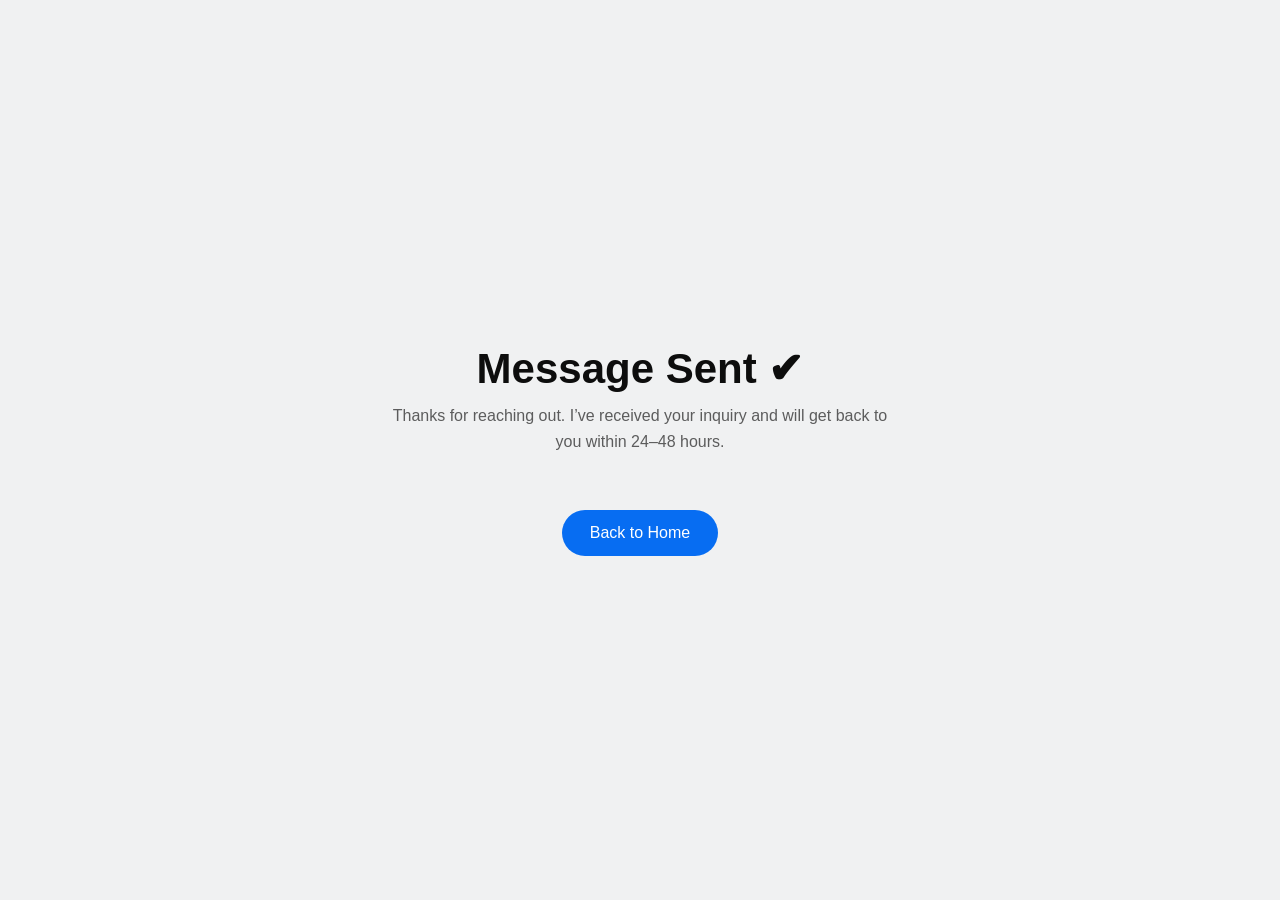
==== success.html @ e87e994b "updates" ====
<!DOCTYPE html>
<html lang="en">
<head>
  <meta charset="UTF-8">
  <meta name="viewport" content="width=device-width, initial-scale=1.0">

  <title>Message Sent | Drakes Code & Design</title>

  <link rel="stylesheet" href="styles.css">
</head>

<body>

  <div class="success-wrapper">

    <h1>Message Sent ✔</h1>

    <p>
      Thanks for reaching out. I’ve received your inquiry and will get back to you within 24–48 hours.
    </p>

    <a href="index.html" class="btn-primary">Back to Home</a>

  </div>

</body>
</html>
---- styles.css ----
:root {
  --primary: #076DF2;
  --secondary: #5288F2;
  --light: #F0F1F2;
  --dark: #0D0D0D;
  --muted: rgba(13,13,13,0.65);
}

/* RESET */
* {
  margin: 0;
  padding: 0;
  box-sizing: border-box;
}

body {
  font-family: "Inter", sans-serif;
  background: var(--light);
  color: var(--dark);
  overflow-x: hidden;
}

/* NAV */
.navbar {
  display: flex;
  justify-content: space-between;
  padding: 18px 60px;
  background: rgba(255,255,255,0.8);
  backdrop-filter: blur(10px);
}

.nav-links a {
  margin-left: 18px;
  text-decoration: none;
  color: var(--dark);
}

/* HERO */
.hero {
  padding: 160px 20px 100px;
  text-align: center;
}

.hero h1 {
  font-size: clamp(36px, 5vw, 62px);
  max-width: 900px;
  margin: auto;
  line-height: 1.1;
}

.hero p {
  margin-top: 20px;
  max-width: 650px;
  margin-inline: auto;
  color: var(--muted);
}

.tagline {
  margin-top: 14px;
  font-size: 14px;
  letter-spacing: 2px;
  text-transform: uppercase;
  color: var(--primary);
  font-weight: 600;
}

/* SECTIONS */
.section {
  padding: 100px 0;
}

.container {
  width: min(1100px, 92%);
  margin: auto;
}

/* =========================
   PROCESS SECTION
========================= */

.process {
  text-align: center;
}

.process-grid {
  display: grid;
  grid-template-columns: repeat(3, 1fr);
  gap: 28px;
  margin-top: 50px;
}

.process-card {
  background: white;
  padding: 30px;
  border-radius: 18px;
  border: 1px solid rgba(0,0,0,0.05);
  transition: 0.25s ease;
}

.process-card:hover {
  transform: translateY(-6px);
}

/* STEP NUMBER */
.step {
  display: inline-block;
  margin-bottom: 12px;
  font-size: 13px;
  font-weight: 600;
  letter-spacing: 2px;
  color: var(--primary);
}

/* TEXT */
.process-card p {
  margin-top: 10px;
  color: var(--muted);
  line-height: 1.6;
}

/* =========================
   PRICING SECTION
========================= */

.pricing {
  text-align: center;
}

.pricing-subtext {
  max-width: 700px;
  margin: 10px auto 40px;
  color: var(--muted);
  line-height: 1.6;
}

/* GRID */
.pricing-grid {
  display: grid;
  grid-template-columns: repeat(3, 1fr);
  gap: 26px;
  margin-top: 40px;
}

/* CARD BASE */
.pricing-card {
  background: white;
  border-radius: 18px;
  padding: 30px;
  border: 1px solid rgba(0,0,0,0.06);
  text-align: left;
  transition: 0.25s ease;
  position: relative;
}

.pricing-card:hover {
  transform: translateY(-6px);
}

/* PRICE */
.price {
  font-size: 20px;
  font-weight: 600;
  color: var(--primary);
  margin: 10px 0 20px;
}

/* LIST */
.pricing-card ul {
  list-style: none;
  padding: 0;
}

.pricing-card ul li {
  margin-bottom: 10px;
  font-size: 14px;
  color: var(--muted);
  position: relative;
  padding-left: 16px;
}

.pricing-card ul li::before {
  content: "•";
  position: absolute;
  left: 0;
  color: var(--primary);
}

/* =========================
   FEATURED CARD (ELITE)
========================= */

.pricing-card.featured {
  border: 2px solid #38BDF2;
  box-shadow:
    0 0 25px rgba(56, 189, 242, 0.35),
    0 0 60px rgba(7, 109, 242, 0.15);
  transform: scale(1.05);
  z-index: 2;
}

/* BADGE */
.badge {
  position: absolute;
  top: -12px;
  left: 50%;
  transform: translateX(-50%);
  background: var(--primary);
  color: white;
  font-size: 11px;
  padding: 4px 10px;
  border-radius: 999px;
  letter-spacing: 1px;
}

/* GRID */
.grid {
  display: grid;
  grid-template-columns: repeat(3, 1fr);
  gap: 24px;
  margin-top: 40px;
}

/* CARDS */
.card {
  display: block;
  text-decoration: none;
  color: inherit;
  background: white;
  padding: 24px;
  border-radius: 16px;
  border: 1px solid rgba(0,0,0,0.06);
  transition: 0.2s ease;
}

.card:hover {
  transform: translateY(-5px);
}

.img {
  height: 160px;
  border-radius: 12px;
  background: linear-gradient(135deg, #e9efff, #f5f8ff);
  display: flex;
  align-items: center;
  justify-content: center;
  margin-bottom: 12px;
  color: var(--muted);
}

/* BUTTON */
.btn-primary {
  display: inline-block;
  margin-top: 30px;
  padding: 14px 28px;
  background: var(--primary);
  color: white;
  border-radius: 999px;
  text-decoration: none;
}

/* FORM */
form {
  display: flex;
  flex-direction: column;
  gap: 12px;
  max-width: 600px;
  margin-top: 30px;
}

input, textarea {
  padding: 14px;
  border-radius: 12px;
  border: 1px solid #ddd;
}

/* FOOTER stays same */
.footer {
  margin-top: 100px;
  background: rgba(255,255,255,0.6);
  backdrop-filter: blur(10px);
  padding: 70px 20px 30px;
  border-top: 1px solid rgba(0,0,0,0.06);
}

/* MAIN GRID FIX */
.footer-container {
  max-width: 1100px;
  margin: auto;
  display: grid;
  grid-template-columns: 2fr 1fr 1fr;
  gap: 30px;
  align-items: start; /* FIXES uneven vertical spacing */
}

/* BRAND */
.footer-brand h3 {
  margin-bottom: 10px;
}

.footer-brand p {
  color: var(--muted);
  font-size: 14px;
  line-height: 1.6;
  max-width: 320px;
}

/* LINKS (FIX SPACING ISSUE HERE) */
.footer-links,
.footer-social {
  display: flex;
  flex-direction: column;
  gap: 8px; /* reduced from default large spacing */
}

.footer-links a,
.footer-social a {
  text-decoration: none;
  color: var(--dark);
  font-size: 14px;
  transition: 0.2s ease;
  line-height: 1.4; /* tighter text rhythm */
}

.footer-links a:hover,
.footer-social a:hover {
  color: var(--primary);
}

/* BOTTOM BAR */
.footer-bottom {
  text-align: center;
  margin-top: 40px;
  padding-top: 20px;
  border-top: 1px solid rgba(0,0,0,0.06);
  font-size: 13px;
  color: var(--muted);
}




.success-wrapper {
  height: 100vh;
  display: flex;
  flex-direction: column;
  justify-content: center;
  align-items: center;
  text-align: center;
  padding: 20px;
}

.success-wrapper h1 {
  font-size: 42px;
  margin-bottom: 10px;
}

.success-wrapper p {
  max-width: 500px;
  color: var(--muted);
  margin-bottom: 25px;
  line-height: 1.6;
}
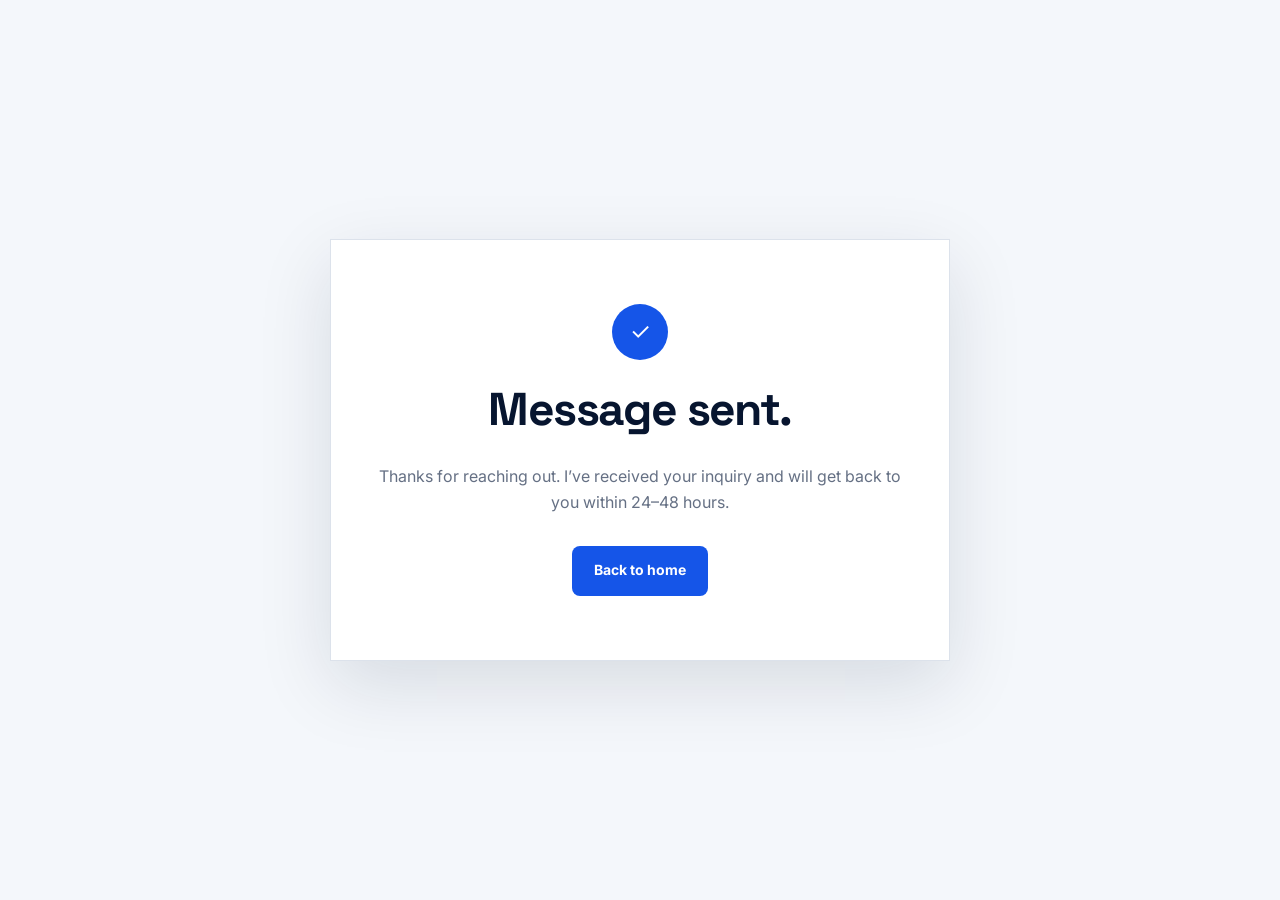
==== commit a05d7e2c: "updates" ====
--- a/success.html
+++ b/success.html
@@ -1,27 +1,61 @@
-<!DOCTYPE html>
+<!doctype html>
 <html lang="en">
-<head>
-  <meta charset="UTF-8">
-  <meta name="viewport" content="width=device-width, initial-scale=1.0">
-
-  <title>Message Sent | Drakes Code & Design</title>
-
-  <link rel="stylesheet" href="styles.css">
-</head>
-
-<body>
-
-  <div class="success-wrapper">
-
-    <h1>Message Sent ✔</h1>
-
-    <p>
-      Thanks for reaching out. I’ve received your inquiry and will get back to you within 24–48 hours.
-    </p>
-
-    <a href="index.html" class="btn-primary">Back to Home</a>
-
-  </div>
-
-</body>
-</html>+  <head>
+    <meta charset="utf-8" />
+    <meta name="viewport" content="width=device-width, initial-scale=1" />
+    <title>Message Sent | Drakes Code &amp; Design</title>
+    <link rel="preconnect" href="https://fonts.googleapis.com" />
+    <link rel="preconnect" href="https://fonts.gstatic.com" crossorigin />
+    <link
+      href="https://fonts.googleapis.com/css2?family=Inter:wght@400;600&family=Space+Grotesk:wght@600;700&display=swap"
+      rel="stylesheet"
+    />
+    <link rel="stylesheet" href="styles.css" />
+    <style>
+      .success-page {
+        min-height: 100vh;
+        display: grid;
+        place-items: center;
+        padding: 24px;
+        background: #f4f7fb;
+      }
+      .success-card {
+        width: min(100%, 620px);
+        border: 1px solid #dce2eb;
+        padding: 64px 48px;
+        text-align: center;
+        background: white;
+        box-shadow: 0 24px 70px rgba(7, 21, 47, 0.12);
+      }
+      .success-card span {
+        display: grid;
+        width: 56px;
+        height: 56px;
+        place-items: center;
+        margin: 0 auto 25px;
+        border-radius: 50%;
+        color: white;
+        background: #1555e8;
+        font-size: 24px;
+      }
+      .success-card h1 {
+        font-size: 46px;
+      }
+      .success-card p {
+        margin: 0 auto 30px;
+        color: #657084;
+      }
+    </style>
+  </head>
+  <body class="success-page">
+    <main class="success-card">
+      <span aria-hidden="true">✓</span>
+      <h1>Message sent.</h1>
+      <p>
+        Thanks for reaching out. I’ve received your inquiry and will get back to
+        you within 24–48 hours.
+      </p>
+      <a class="btn btn-primary" href="index.html">Back to home</a>
+    </main>
+  </body>
+</html>
--- a/styles.css
+++ b/styles.css
@@ -1,362 +1,1304 @@
 :root {
-  --primary: #076DF2;
-  --secondary: #5288F2;
-  --light: #F0F1F2;
-  --dark: #0D0D0D;
-  --muted: rgba(13,13,13,0.65);
-}
-
-/* RESET */
-* {
+  --primary: #1555e8;
+  --primary-dark: #0c3fc1;
+  --navy: #07152f;
+  --navy-2: #0d2145;
+  --ink: #111827;
+  --muted: #657084;
+  --line: #dce2eb;
+  --paper: #ffffff;
+  --soft: #f4f7fb;
+  --blue-soft: #edf4ff;
+  --success: #167a4a;
+  --error: #b42336;
+  --font-display: "Space Grotesk", sans-serif;
+  --font-body: "Inter", sans-serif;
+  --font-mono: "JetBrains Mono", monospace;
+  --space-1: 4px;
+  --space-2: 8px;
+  --space-3: 12px;
+  --space-4: 16px;
+  --space-5: 24px;
+  --space-6: 32px;
+  --space-7: 48px;
+  --space-8: 64px;
+  --space-9: 80px;
+  --space-10: 104px;
+  --radius: 12px;
+  --shadow: 0 24px 70px rgba(7, 21, 47, 0.12);
+}
+
+*,
+*::before,
+*::after {
+  box-sizing: border-box;
+}
+html {
+  scroll-behavior: smooth;
+  scroll-padding-top: 90px;
+}
+body {
+  margin: 0;
+  color: var(--ink);
+  background: var(--paper);
+  font-family: var(--font-body);
+  font-size: 16px;
+  line-height: 1.65;
+  -webkit-font-smoothing: antialiased;
+}
+body.menu-open {
+  overflow: hidden;
+}
+img {
+  display: block;
+  max-width: 100%;
+}
+a {
+  color: inherit;
+  text-decoration: none;
+}
+button,
+input,
+select,
+textarea {
+  font: inherit;
+}
+button {
+  cursor: pointer;
+}
+h1,
+h2,
+h3,
+p {
+  margin-top: 0;
+}
+h1,
+h2,
+h3 {
+  color: var(--navy);
+  font-family: var(--font-display);
+  letter-spacing: -0.035em;
+  line-height: 1.08;
+}
+h1 {
+  max-width: 760px;
+  margin-bottom: 28px;
+  font-size: 72px;
+}
+h2 {
+  margin-bottom: 20px;
+  font-size: 52px;
+}
+h3 {
+  font-size: 28px;
+}
+.container {
+  width: min(calc(100% - 48px), 1240px);
+  margin-inline: auto;
+}
+.section {
+  padding: var(--space-10) 0;
+}
+.skip-link {
+  position: fixed;
+  z-index: 1000;
+  top: 8px;
+  left: 8px;
+  padding: 10px 16px;
+  color: white;
+  background: var(--navy);
+  transform: translateY(-150%);
+}
+.skip-link:focus {
+  transform: none;
+}
+:focus-visible {
+  outline: 3px solid #74cbff;
+  outline-offset: 3px;
+}
+
+.site-header {
+  position: fixed;
+  z-index: 100;
+  top: 0;
+  width: 100%;
+  border-bottom: 1px solid transparent;
+  transition:
+    background 0.2s,
+    border-color 0.2s,
+    box-shadow 0.2s;
+}
+.site-header.scrolled {
+  border-color: rgba(220, 226, 235, 0.9);
+  background: rgba(255, 255, 255, 0.95);
+  box-shadow: 0 8px 30px rgba(7, 21, 47, 0.05);
+  backdrop-filter: blur(12px);
+}
+.nav-wrap {
+  display: flex;
+  align-items: center;
+  height: 82px;
+}
+.brand {
+  display: inline-flex;
+  align-items: center;
+  gap: 11px;
+  font-family: var(--font-display);
+  line-height: 1;
+}
+.brand-icon {
+  color: var(--primary);
+  font-family: var(--font-mono);
+  font-size: 23px;
+  font-weight: 600;
+  letter-spacing: -5px;
+}
+.brand strong,
+.brand small {
+  display: block;
+}
+.brand strong {
+  color: var(--navy);
+  font-size: 18px;
+}
+.brand small {
+  margin-top: 4px;
+  color: var(--muted);
+  font-family: var(--font-body);
+  font-size: 10px;
+  font-weight: 600;
+  letter-spacing: 0.13em;
+  text-transform: uppercase;
+}
+.desktop-nav {
+  display: flex;
+  gap: 32px;
+  margin-left: auto;
+}
+.desktop-nav a {
+  position: relative;
+  font-size: 14px;
+  font-weight: 600;
+}
+.desktop-nav a::after {
+  position: absolute;
+  right: 0;
+  bottom: -7px;
+  left: 0;
+  height: 2px;
+  background: var(--primary);
+  content: "";
+  transform: scaleX(0);
+  transform-origin: right;
+  transition: transform 0.2s;
+}
+.desktop-nav a:hover::after {
+  transform: scaleX(1);
+  transform-origin: left;
+}
+.nav-cta {
+  margin-left: 36px;
+}
+.menu-button,
+.mobile-nav {
+  display: none;
+}
+
+.btn {
+  display: inline-flex;
+  min-height: 50px;
+  align-items: center;
+  justify-content: center;
+  gap: 12px;
+  border: 1px solid transparent;
+  border-radius: 8px;
+  padding: 13px 21px;
+  font-size: 14px;
+  font-weight: 700;
+  line-height: 1.2;
+  transition:
+    transform 0.18s,
+    background 0.18s,
+    border-color 0.18s;
+}
+.btn:hover {
+  transform: translateY(-2px);
+}
+.btn-primary {
+  color: white;
+  background: var(--primary);
+}
+.btn-primary:hover {
+  background: var(--primary-dark);
+}
+.btn-secondary {
+  border-color: #b8c1cf;
+  color: var(--navy);
+  background: transparent;
+}
+.btn-secondary:hover {
+  border-color: var(--navy);
+}
+.btn-light {
+  color: var(--navy);
+  background: white;
+}
+.btn:disabled {
+  cursor: wait;
+  opacity: 0.65;
+  transform: none;
+}
+.text-link {
+  display: inline-flex;
+  align-items: center;
+  gap: 10px;
+  color: var(--navy);
+  font-weight: 700;
+}
+.text-link span {
+  color: var(--primary);
+  transition: transform 0.2s;
+}
+.text-link:hover span {
+  transform: translate(3px, -3px);
+}
+
+.hero {
+  min-height: 760px;
+  padding: 158px 0 90px;
+  overflow: hidden;
+  background: linear-gradient(110deg, #fff 0 58%, #f0f5fd 58%);
+}
+.hero-grid {
+  display: grid;
+  grid-template-columns: 0.95fr 1.05fr;
+  gap: 76px;
+  align-items: center;
+}
+.eyebrow,
+.section-label {
+  color: var(--primary);
+  font-family: var(--font-mono);
+  font-size: 12px;
+  font-weight: 600;
+  letter-spacing: 0.1em;
+  text-transform: uppercase;
+}
+.eyebrow {
+  display: flex;
+  align-items: center;
+  gap: 10px;
+  margin-bottom: 24px;
+}
+.eyebrow span {
+  width: 26px;
+  height: 1px;
+  background: var(--primary);
+}
+.hero h1 em {
+  color: var(--primary);
+  font-style: normal;
+}
+.hero-lede {
+  max-width: 630px;
+  margin-bottom: 34px;
+  color: #4d596c;
+  font-size: 18px;
+}
+.button-row {
+  display: flex;
+  gap: 12px;
+}
+.hero-points {
+  display: flex;
+  gap: 30px;
+  margin: 38px 0 0;
+  padding: 0;
+  color: var(--muted);
+  font-size: 12px;
+  font-weight: 600;
+  list-style: none;
+}
+.hero-points li::before {
+  margin-right: 7px;
+  color: var(--primary);
+  content: "✓";
+}
+.hero-studio {
+  position: relative;
+  min-width: 0;
+  padding: 38px 24px 42px;
+}
+.studio-caption {
+  display: flex;
+  justify-content: space-between;
+  margin-bottom: 12px;
+  color: var(--muted);
+  font-family: var(--font-mono);
+  font-size: 10px;
+  text-transform: uppercase;
+}
+.status i {
+  display: inline-block;
+  width: 7px;
+  height: 7px;
+  margin-right: 6px;
+  border-radius: 50%;
+  background: #24ad69;
+}
+.browser {
+  overflow: hidden;
+  border: 1px solid #cbd4e2;
+  border-radius: 12px;
+  background: white;
+  box-shadow: var(--shadow);
+}
+.browser-bar {
+  display: flex;
+  height: 38px;
+  align-items: center;
+  gap: 6px;
+  padding: 0 12px;
+  border-bottom: 1px solid #e1e6ed;
+  background: #f7f9fc;
+}
+.browser-bar i {
+  width: 7px;
+  height: 7px;
+  border-radius: 50%;
+  background: #b8c1cf;
+}
+.browser-bar span {
+  width: 45%;
+  margin: auto;
+  border-radius: 4px;
+  color: #8792a2;
+  background: #e7ebf1;
+  font-size: 8px;
+  text-align: center;
+}
+.demo-page {
+  padding: 19px;
+}
+.demo-nav {
+  display: flex;
+  align-items: center;
+  gap: 22px;
+  font-family: var(--font-display);
+  font-size: 9px;
+}
+.demo-nav b span,
+.phone-brand span {
+  color: var(--primary);
+}
+.demo-nav > div {
+  display: flex;
+  gap: 9px;
+  margin-left: auto;
+}
+.demo-nav i {
+  width: 25px;
+  height: 3px;
+  background: #d9dfe8;
+}
+.demo-nav button,
+.demo-hero button,
+.phone button {
+  border: 0;
+  border-radius: 3px;
+  color: white;
+  background: var(--primary);
+  font-size: 7px;
+}
+.demo-nav button {
+  padding: 6px 10px;
+}
+.demo-hero {
+  display: grid;
+  grid-template-columns: 1fr 0.85fr;
+  gap: 16px;
+  align-items: center;
+  min-height: 230px;
+  padding: 27px 20px;
+}
+.demo-hero small {
+  color: var(--primary);
+  font-family: var(--font-mono);
+  font-size: 6px;
+}
+.demo-hero h2 {
+  margin: 10px 0 14px;
+  font-size: 25px;
+}
+.demo-hero p {
+  width: 88%;
+  height: 4px;
+  margin: 6px 0;
+  background: #dbe1e9;
+}
+.demo-hero p.short {
+  width: 62%;
+}
+.demo-hero button {
+  margin-top: 15px;
+  padding: 7px 12px;
+}
+.demo-art {
+  position: relative;
+  height: 175px;
+  overflow: hidden;
+  background: #d8e5fa;
+}
+.demo-art::before {
+  position: absolute;
+  inset: 16px 18px 0;
+  background: linear-gradient(135deg, var(--navy), var(--primary));
+  content: "";
+  clip-path: polygon(9% 28%, 62% 0, 100% 29%, 81% 100%, 20% 83%);
+}
+.demo-art span {
+  position: absolute;
+  z-index: 1;
+  right: 16px;
+  bottom: 13px;
+  width: 45px;
+  height: 45px;
+  border: 8px solid rgba(255, 255, 255, 0.6);
+  border-radius: 50%;
+}
+.demo-art b {
+  position: absolute;
+  z-index: 1;
+  bottom: -20px;
+  left: -2px;
+  color: rgba(255, 255, 255, 0.7);
+  font: 700 72px var(--font-display);
+}
+.demo-row {
+  display: grid;
+  grid-template-columns: repeat(3, 1fr);
+  border-top: 1px solid #e3e8ee;
+  padding: 12px 20px 2px;
+  color: #697386;
+  font-size: 7px;
+  text-align: center;
+}
+.phone {
+  position: absolute;
+  right: -22px;
+  bottom: -5px;
+  width: 142px;
+  height: 282px;
+  overflow: hidden;
+  border: 7px solid var(--navy);
+  border-radius: 22px;
+  padding: 23px 12px 12px;
+  background: white;
+  box-shadow: 0 22px 45px rgba(7, 21, 47, 0.22);
+}
+.phone-top {
+  position: absolute;
+  top: 5px;
+  left: 50%;
+  width: 40px;
+  height: 5px;
+  border-radius: 4px;
+  background: #263755;
+  transform: translateX(-50%);
+}
+.phone-brand {
+  font: 700 7px var(--font-display);
+}
+.phone-art {
+  height: 84px;
+  margin: 10px 0 13px;
+  background: linear-gradient(
+    145deg,
+    #cadcf8 20%,
+    var(--primary) 20% 60%,
+    var(--navy) 60%
+  );
+}
+.phone small {
+  color: var(--primary);
+  font: 500 5px var(--font-mono);
+}
+.phone strong {
+  display: block;
+  margin: 6px 0 10px;
+  color: var(--navy);
+  font: 700 14px/1.15 var(--font-display);
+}
+.phone > i {
+  display: block;
+  width: 85%;
+  height: 3px;
+  margin: 5px 0;
+  background: #dce1e9;
+}
+.phone button {
+  margin-top: 12px;
+  padding: 7px 10px;
+}
+.code-note {
+  position: absolute;
+  right: 70px;
+  bottom: -20px;
+  color: #7b8696;
+  font-family: var(--font-mono);
+  font-size: 9px;
+}
+
+.trust {
+  border-block: 1px solid var(--line);
+  background: white;
+}
+.trust .container {
+  display: grid;
+  grid-template-columns: repeat(5, 1fr);
+}
+.trust span {
+  padding: 20px 8px;
+  color: #535f71;
+  font-size: 12px;
+  font-weight: 600;
+  text-align: center;
+  text-transform: uppercase;
+}
+.trust span + span {
+  border-left: 1px solid var(--line);
+}
+.trust span::before {
+  margin-right: 10px;
+  color: var(--primary);
+  content: "+";
+}
+
+.section-head {
+  display: grid;
+  grid-template-columns: 1.2fr 0.65fr;
+  gap: 80px;
+  align-items: end;
+  margin-bottom: 70px;
+}
+.section-head h2 {
+  max-width: 720px;
+  margin: 12px 0 0;
+}
+.section-head > p {
+  margin: 0 0 8px;
+  color: var(--muted);
+}
+.section-head.centered {
+  display: block;
+  max-width: 760px;
+  margin-inline: auto;
+  text-align: center;
+}
+.section-head.centered > p {
+  max-width: 620px;
+  margin: 0 auto;
+}
+
+.work {
+  background: white;
+}
+.project-list {
+  display: grid;
+  gap: 110px;
+}
+.project {
+  display: grid;
+  grid-template-columns: 1.38fr 0.72fr;
+  gap: 72px;
+  align-items: center;
+}
+.project.reverse {
+  grid-template-columns: 0.72fr 1.38fr;
+}
+.project.reverse .project-media {
+  order: 2;
+}
+.project-media {
+  position: relative;
+  display: block;
+  min-width: 0;
+  overflow: hidden;
+  border-radius: 10px;
+  background: var(--blue-soft);
+  box-shadow: 0 20px 55px rgba(7, 21, 47, 0.12);
+  aspect-ratio: 16/10;
+}
+.project-media::before {
+  position: absolute;
+  z-index: 2;
+  top: 0;
+  width: 100%;
+  height: 30px;
+  background: rgba(255, 255, 255, 0.92);
+  content: "";
+}
+.project-media::after {
+  position: absolute;
+  z-index: 3;
+  top: 12px;
+  left: 14px;
+  width: 5px;
+  height: 5px;
+  border-radius: 50%;
+  background: #9eabba;
+  box-shadow:
+    9px 0 #bdc6d1,
+    18px 0 #d4dae2;
+  content: "";
+}
+.project-media img {
+  width: 100%;
+  height: 100%;
+  object-fit: cover;
+  transition: transform 0.5s;
+}
+.project-media:hover img {
+  transform: scale(1.025);
+}
+.project-media.detail-media img {
+  filter: saturate(0.75) contrast(1.06);
+}
+.project-media.fitness-media {
+  background: #101827;
+}
+.project-media.fitness-media img {
+  object-position: center;
+}
+.project-media.crown-media img {
+  object-position: center 42%;
+}
+.project-media.southern-media img {
+  object-position: center;
+}
+.browser-label {
+  position: absolute;
+  z-index: 3;
+  top: 7px;
+  left: 50%;
+  color: #748094;
+  font: 500 8px var(--font-mono);
+  transform: translateX(-50%);
+}
+.project-number {
+  margin-bottom: 20px;
+  color: var(--primary);
+  font: 500 11px var(--font-mono);
+  text-transform: uppercase;
+}
+.tags {
+  display: flex;
+  gap: 8px;
+  margin-bottom: 22px;
+}
+.tags span,
+.skills li {
+  border: 1px solid var(--line);
+  border-radius: 4px;
+  padding: 5px 9px;
+  color: #667184;
+  font: 500 9px var(--font-mono);
+  text-transform: uppercase;
+}
+.project-copy h3 {
+  margin-bottom: 18px;
+  font-size: 37px;
+}
+.project-copy > p:not(.project-number) {
+  color: var(--muted);
+}
+.project-copy ul {
+  margin: 24px 0 28px;
+  padding: 20px 0;
+  border-block: 1px solid var(--line);
+  color: #475468;
+  list-style: none;
+}
+.project-copy li {
+  padding: 4px 0;
+  font-size: 13px;
+}
+.project-copy li::before {
+  margin-right: 10px;
+  color: var(--primary);
+  content: "—";
+}
+.project-coming {
+  display: inline-flex;
+  align-items: center;
+  gap: 9px;
+  color: var(--muted);
+  font: 600 10px var(--font-mono);
+  letter-spacing: 0.04em;
+  text-transform: uppercase;
+}
+.project-coming::before {
+  width: 8px;
+  height: 8px;
+  border-radius: 50%;
+  background: #aab4c2;
+  content: "";
+}
+
+.services {
+  background: var(--soft);
+}
+.service-list {
+  border-top: 1px solid #cbd3df;
+}
+.service-list article {
+  display: grid;
+  grid-template-columns: 70px 1fr 1.2fr 45px;
+  gap: 28px;
+  align-items: center;
+  padding: 32px 8px;
+  border-bottom: 1px solid #cbd3df;
+  transition: padding, background, 0.2s;
+}
+.service-list article:hover {
+  padding-inline: 18px;
+  background: white;
+}
+.service-list article > span {
+  color: var(--primary);
+  font: 500 11px var(--font-mono);
+}
+.service-list h3,
+.service-list p {
+  margin: 0;
+}
+.service-list h3 {
+  font-size: 26px;
+}
+.service-list p {
+  color: var(--muted);
+  font-size: 14px;
+}
+.service-list a {
+  color: var(--primary);
+  font-size: 22px;
+  text-align: right;
+}
+
+.benefits {
+  padding: var(--space-10) 0;
+  color: white;
+  background: var(--navy);
+}
+.benefits h2,
+.benefits h3 {
+  color: white;
+}
+.benefits-grid {
+  display: grid;
+  grid-template-columns: 0.85fr 1.15fr;
+  gap: 110px;
+}
+.section-label.light {
+  color: #74cbff;
+}
+.benefit-intro {
+  align-self: center;
+}
+.benefit-intro h2 {
+  margin-top: 15px;
+}
+.benefit-intro > p:not(.section-label) {
+  margin-bottom: 30px;
+  color: #aebbd0;
+}
+.benefit-list {
+  border-top: 1px solid rgba(255, 255, 255, 0.2);
+}
+.benefit-list article {
+  display: grid;
+  grid-template-columns: 60px 1fr;
+  gap: 20px;
+  padding: 26px 0;
+  border-bottom: 1px solid rgba(255, 255, 255, 0.2);
+}
+.benefit-list article > span {
+  color: #74cbff;
+  font: 500 10px var(--font-mono);
+}
+.benefit-list h3 {
+  margin: 0 0 7px;
+  font-size: 23px;
+}
+.benefit-list p {
+  margin: 0;
+  color: #aebbd0;
+  font-size: 14px;
+}
+
+.timeline {
+  display: grid;
+  grid-template-columns: repeat(5, 1fr);
   margin: 0;
   padding: 0;
-  box-sizing: border-box;
-}
-
-body {
-  font-family: "Inter", sans-serif;
-  background: var(--light);
-  color: var(--dark);
-  overflow-x: hidden;
-}
-
-/* NAV */
-.navbar {
+  list-style: none;
+}
+.timeline li {
+  position: relative;
+  border-top: 1px solid #aeb8c6;
+  padding: 40px 26px 0 0;
+}
+.timeline li::before {
+  position: absolute;
+  top: -5px;
+  left: 0;
+  width: 9px;
+  height: 9px;
+  border: 2px solid white;
+  border-radius: 50%;
+  background: var(--primary);
+  box-shadow: 0 0 0 1px var(--primary);
+  content: "";
+}
+.timeline > li > span {
+  color: #9aa4b2;
+  font: 500 10px var(--font-mono);
+}
+.timeline small {
+  display: block;
+  margin: 28px 0 10px;
+  color: var(--primary);
+  font: 500 9px var(--font-mono);
+  text-transform: uppercase;
+}
+.timeline h3 {
+  min-height: 51px;
+  margin-bottom: 12px;
+  font-size: 21px;
+}
+.timeline p {
+  margin: 0;
+  color: var(--muted);
+  font-size: 13px;
+}
+
+.pricing {
+  background: var(--soft);
+}
+.pricing-grid {
+  display: grid;
+  grid-template-columns: repeat(4, 1fr);
+  align-items: stretch;
+  border: 1px solid var(--line);
+  background: white;
+}
+.price-card {
+  position: relative;
+  display: flex;
+  min-width: 0;
+  flex-direction: column;
+  padding: 34px 28px;
+  border-right: 1px solid var(--line);
+}
+.price-card:last-child {
+  border-right: 0;
+}
+.price-card.featured {
+  z-index: 1;
+  margin: -14px 0;
+  border: 2px solid var(--primary);
+  padding-top: 46px;
+  background: white;
+  box-shadow: 0 20px 45px rgba(21, 85, 232, 0.12);
+}
+.popular {
+  position: absolute;
+  top: 0;
+  right: 0;
+  left: 0;
+  padding: 6px;
+  color: white;
+  background: var(--primary);
+  font: 600 9px var(--font-mono);
+  text-align: center;
+  text-transform: uppercase;
+}
+.price-card > div > p {
+  margin-bottom: 17px;
+  color: var(--primary);
+  font: 600 11px var(--font-mono);
+  text-transform: uppercase;
+}
+.price-card h3 {
+  min-height: 54px;
+  margin-bottom: 14px;
+  font-size: 39px;
+}
+.price-card h3 sup {
+  font-size: 16px;
+}
+.price-card > div > span {
+  display: block;
+  min-height: 78px;
+  color: var(--muted);
+  font-size: 13px;
+}
+.price-card ul {
+  flex: 1;
+  margin: 24px 0;
+  padding: 22px 0 0;
+  border-top: 1px solid var(--line);
+  list-style: none;
+}
+.price-card li {
+  position: relative;
+  margin: 11px 0;
+  padding-left: 18px;
+  color: #4b586b;
+  font-size: 12px;
+}
+.price-card li::before {
+  position: absolute;
+  left: 0;
+  color: var(--primary);
+  content: "✓";
+}
+.delivery {
+  color: #7b8594;
+  font: 500 9px var(--font-mono);
+  text-transform: uppercase;
+}
+.price-card .btn {
+  width: 100%;
+}
+.payment-note {
   display: flex;
   justify-content: space-between;
-  padding: 18px 60px;
-  background: rgba(255,255,255,0.8);
-  backdrop-filter: blur(10px);
-}
-
-.nav-links a {
-  margin-left: 18px;
-  text-decoration: none;
-  color: var(--dark);
-}
-
-/* HERO */
-.hero {
-  padding: 160px 20px 100px;
-  text-align: center;
-}
-
-.hero h1 {
-  font-size: clamp(36px, 5vw, 62px);
-  max-width: 900px;
-  margin: auto;
-  line-height: 1.1;
-}
-
-.hero p {
-  margin-top: 20px;
+  gap: 40px;
+  margin-top: 45px;
+  padding-top: 24px;
+  border-top: 1px solid #cbd3df;
+  font-size: 12px;
+}
+.payment-note strong {
+  color: var(--navy);
+}
+.payment-note span {
   max-width: 650px;
-  margin-inline: auto;
   color: var(--muted);
-}
-
-.tagline {
-  margin-top: 14px;
-  font-size: 14px;
-  letter-spacing: 2px;
-  text-transform: uppercase;
-  color: var(--primary);
-  font-weight: 600;
-}
-
-/* SECTIONS */
-.section {
-  padding: 100px 0;
-}
-
-.container {
-  width: min(1100px, 92%);
-  margin: auto;
-}
-
-/* =========================
-   PROCESS SECTION
-========================= */
-
-.process {
-  text-align: center;
-}
-
-.process-grid {
-  display: grid;
-  grid-template-columns: repeat(3, 1fr);
-  gap: 28px;
-  margin-top: 50px;
-}
-
-.process-card {
-  background: white;
-  padding: 30px;
-  border-radius: 18px;
-  border: 1px solid rgba(0,0,0,0.05);
-  transition: 0.25s ease;
-}
-
-.process-card:hover {
-  transform: translateY(-6px);
-}
-
-/* STEP NUMBER */
-.step {
-  display: inline-block;
-  margin-bottom: 12px;
-  font-size: 13px;
-  font-weight: 600;
-  letter-spacing: 2px;
-  color: var(--primary);
-}
-
-/* TEXT */
-.process-card p {
-  margin-top: 10px;
-  color: var(--muted);
-  line-height: 1.6;
-}
-
-/* =========================
-   PRICING SECTION
-========================= */
-
-.pricing {
-  text-align: center;
-}
-
-.pricing-subtext {
-  max-width: 700px;
-  margin: 10px auto 40px;
-  color: var(--muted);
-  line-height: 1.6;
-}
-
-/* GRID */
-.pricing-grid {
-  display: grid;
-  grid-template-columns: repeat(3, 1fr);
-  gap: 26px;
-  margin-top: 40px;
-}
-
-/* CARD BASE */
-.pricing-card {
-  background: white;
-  border-radius: 18px;
-  padding: 30px;
-  border: 1px solid rgba(0,0,0,0.06);
-  text-align: left;
-  transition: 0.25s ease;
+  text-align: right;
+}
+
+.about-grid {
+  display: grid;
+  grid-template-columns: 0.75fr 1.25fr;
+  gap: 110px;
+  align-items: center;
+}
+.about-mark {
   position: relative;
-}
-
-.pricing-card:hover {
-  transform: translateY(-6px);
-}
-
-/* PRICE */
-.price {
-  font-size: 20px;
-  font-weight: 600;
-  color: var(--primary);
-  margin: 10px 0 20px;
-}
-
-/* LIST */
-.pricing-card ul {
-  list-style: none;
-  padding: 0;
-}
-
-.pricing-card ul li {
-  margin-bottom: 10px;
-  font-size: 14px;
-  color: var(--muted);
-  position: relative;
-  padding-left: 16px;
-}
-
-.pricing-card ul li::before {
-  content: "•";
-  position: absolute;
-  left: 0;
-  color: var(--primary);
-}
-
-/* =========================
-   FEATURED CARD (ELITE)
-========================= */
-
-.pricing-card.featured {
-  border: 2px solid #38BDF2;
-  box-shadow:
-    0 0 25px rgba(56, 189, 242, 0.35),
-    0 0 60px rgba(7, 109, 242, 0.15);
-  transform: scale(1.05);
-  z-index: 2;
-}
-
-/* BADGE */
-.badge {
-  position: absolute;
-  top: -12px;
-  left: 50%;
-  transform: translateX(-50%);
-  background: var(--primary);
-  color: white;
-  font-size: 11px;
-  padding: 4px 10px;
-  border-radius: 999px;
-  letter-spacing: 1px;
-}
-
-/* GRID */
-.grid {
-  display: grid;
-  grid-template-columns: repeat(3, 1fr);
-  gap: 24px;
-  margin-top: 40px;
-}
-
-/* CARDS */
-.card {
-  display: block;
-  text-decoration: none;
-  color: inherit;
-  background: white;
-  padding: 24px;
-  border-radius: 16px;
-  border: 1px solid rgba(0,0,0,0.06);
-  transition: 0.2s ease;
-}
-
-.card:hover {
-  transform: translateY(-5px);
-}
-
-.img {
-  height: 160px;
-  border-radius: 12px;
-  background: linear-gradient(135deg, #e9efff, #f5f8ff);
-  display: flex;
+  display: flex;
+  height: 430px;
   align-items: center;
   justify-content: center;
-  margin-bottom: 12px;
+  overflow: hidden;
+  color: white;
+  background: var(--navy);
+  box-shadow: 24px 24px 0 var(--blue-soft);
+}
+.about-mark::before {
+  position: absolute;
+  z-index: 1;
+  inset: 30px;
+  border: 1px solid rgba(255, 255, 255, 0.15);
+  content: "";
+  pointer-events: none;
+}
+.about-mark > img {
+  width: 100%;
+  height: 100%;
+  object-fit: cover;
+  object-position: center 28%;
+}
+.about-mark p {
+  position: absolute;
+  z-index: 2;
+  right: 38px;
+  bottom: 30px;
+  margin: 0;
+  color: white;
+  font: 500 9px/1.8 var(--font-mono);
+  text-align: right;
+  text-transform: uppercase;
+  text-shadow: 0 1px 8px rgba(0, 0, 0, 0.75);
+}
+.about-copy h2 {
+  margin: 15px 0 28px;
+}
+.about-copy > p:not(.section-label) {
   color: var(--muted);
 }
-
-/* BUTTON */
-.btn-primary {
-  display: inline-block;
-  margin-top: 30px;
-  padding: 14px 28px;
-  background: var(--primary);
-  color: white;
-  border-radius: 999px;
-  text-decoration: none;
-}
-
-/* FORM */
-form {
-  display: flex;
-  flex-direction: column;
-  gap: 12px;
-  max-width: 600px;
-  margin-top: 30px;
-}
-
-input, textarea {
-  padding: 14px;
-  border-radius: 12px;
-  border: 1px solid #ddd;
-}
-
-/* FOOTER stays same */
-.footer {
-  margin-top: 100px;
-  background: rgba(255,255,255,0.6);
-  backdrop-filter: blur(10px);
-  padding: 70px 20px 30px;
-  border-top: 1px solid rgba(0,0,0,0.06);
-}
-
-/* MAIN GRID FIX */
-.footer-container {
-  max-width: 1100px;
-  margin: auto;
-  display: grid;
-  grid-template-columns: 2fr 1fr 1fr;
-  gap: 30px;
-  align-items: start; /* FIXES uneven vertical spacing */
-}
-
-/* BRAND */
-.footer-brand h3 {
-  margin-bottom: 10px;
-}
-
-.footer-brand p {
+.skills {
+  display: flex;
+  flex-wrap: wrap;
+  gap: 8px;
+  margin: 30px 0 0;
+  padding: 0;
+  list-style: none;
+}
+
+.faq {
+  background: var(--soft);
+}
+.faq-grid {
+  display: grid;
+  grid-template-columns: 0.7fr 1.3fr;
+  gap: 110px;
+}
+.faq-grid h2 {
+  margin-top: 15px;
+}
+.faq-grid > div:first-child > p:not(.section-label) {
+  color: var(--muted);
+}
+.faq-list {
+  border-top: 1px solid #bdc7d4;
+}
+.faq-list details {
+  border-bottom: 1px solid #bdc7d4;
+}
+.faq-list summary {
+  position: relative;
+  padding: 24px 46px 24px 0;
+  color: var(--navy);
+  font-family: var(--font-display);
+  font-size: 18px;
+  font-weight: 600;
+  list-style: none;
+  cursor: pointer;
+}
+.faq-list summary::-webkit-details-marker {
+  display: none;
+}
+.faq-list summary::after {
+  position: absolute;
+  top: 23px;
+  right: 3px;
+  color: var(--primary);
+  font-family: var(--font-body);
+  content: "+";
+}
+.faq-list details[open] summary::after {
+  content: "−";
+}
+.faq-list details p {
+  max-width: 680px;
+  padding: 0 45px 24px 0;
   color: var(--muted);
   font-size: 14px;
-  line-height: 1.6;
-  max-width: 320px;
-}
-
-/* LINKS (FIX SPACING ISSUE HERE) */
-.footer-links,
-.footer-social {
+}
+
+.contact {
+  padding: var(--space-10) 0;
+  color: white;
+  background: var(--navy);
+}
+.contact h2 {
+  color: white;
+}
+.contact-grid {
+  display: grid;
+  grid-template-columns: 0.75fr 1.25fr;
+  gap: 100px;
+  align-items: start;
+}
+.contact-copy h2 {
+  margin: 15px 0 25px;
+}
+.contact-copy > p:not(.section-label) {
+  color: #aebbd0;
+}
+.contact-copy ol {
+  margin: 38px 0 0;
+  padding: 0;
+  border-top: 1px solid rgba(255, 255, 255, 0.18);
+  list-style: none;
+}
+.contact-copy li {
+  display: flex;
+  gap: 18px;
+  padding: 16px 0;
+  border-bottom: 1px solid rgba(255, 255, 255, 0.18);
+  color: #c4cede;
+  font-size: 13px;
+}
+.contact-copy li span {
+  color: #74cbff;
+  font: 500 9px var(--font-mono);
+}
+.contact-form {
+  border-radius: 12px;
+  padding: 38px;
+  color: var(--ink);
+  background: white;
+  box-shadow: 0 28px 70px rgba(0, 0, 0, 0.22);
+}
+.form-top {
+  display: flex;
+  align-items: baseline;
+  justify-content: space-between;
+  margin-bottom: 28px;
+  padding-bottom: 19px;
+  border-bottom: 1px solid var(--line);
+}
+.form-top p {
+  margin: 0;
+  color: var(--navy);
+  font: 600 23px var(--font-display);
+}
+.form-top span {
+  color: var(--muted);
+  font-size: 10px;
+}
+.form-row {
+  display: grid;
+  grid-template-columns: 1fr 1fr;
+  gap: 18px;
+}
+.field {
+  margin-bottom: 18px;
+}
+.field label {
+  display: block;
+  margin-bottom: 6px;
+  color: #465267;
+  font-size: 11px;
+  font-weight: 700;
+}
+.field input,
+.field select,
+.field textarea {
+  width: 100%;
+  min-height: 47px;
+  border: 1px solid #cbd3df;
+  border-radius: 6px;
+  padding: 10px 12px;
+  color: var(--ink);
+  background: white;
+  transition:
+    border-color 0.15s,
+    box-shadow 0.15s;
+}
+.field textarea {
+  resize: vertical;
+}
+.field input:focus,
+.field select:focus,
+.field textarea:focus {
+  border-color: var(--primary);
+  outline: 0;
+  box-shadow: 0 0 0 3px rgba(21, 85, 232, 0.12);
+}
+.field .invalid {
+  border-color: var(--error);
+}
+.field small {
+  display: block;
+  min-height: 15px;
+  padding-top: 3px;
+  color: var(--error);
+  font-size: 10px;
+}
+.honeypot {
+  position: absolute;
+  left: -9999px;
+}
+.submit-button {
+  width: 100%;
+}
+.form-status {
+  min-height: 20px;
+  margin: 12px 0 0;
+  font-size: 12px;
+  text-align: center;
+}
+.form-status.success {
+  color: var(--success);
+}
+.form-status.error {
+  color: var(--error);
+}
+
+.site-footer {
+  padding: 68px 0 22px;
+  color: #aebbd0;
+  background: #040c1d;
+}
+.footer-top {
+  display: grid;
+  grid-template-columns: 2fr 1fr 1fr;
+  gap: 80px;
+  padding-bottom: 55px;
+}
+.footer-brand strong {
+  color: white;
+}
+.footer-top > div p {
+  max-width: 380px;
+  margin: 22px 0 0;
+  font-size: 14px;
+}
+.footer-top nav {
   display: flex;
   flex-direction: column;
-  gap: 8px; /* reduced from default large spacing */
-}
-
-.footer-links a,
-.footer-social a {
-  text-decoration: none;
-  color: var(--dark);
-  font-size: 14px;
-  transition: 0.2s ease;
-  line-height: 1.4; /* tighter text rhythm */
-}
-
-.footer-links a:hover,
-.footer-social a:hover {
-  color: var(--primary);
-}
-
-/* BOTTOM BAR */
+  gap: 9px;
+  font-size: 13px;
+}
+.footer-top nav strong {
+  margin-bottom: 8px;
+  color: white;
+  font: 600 10px var(--font-mono);
+  text-transform: uppercase;
+}
+.footer-top nav a:hover {
+  color: white;
+}
 .footer-bottom {
-  text-align: center;
-  margin-top: 40px;
-  padding-top: 20px;
-  border-top: 1px solid rgba(0,0,0,0.06);
-  font-size: 13px;
-  color: var(--muted);
-}
-
-
-
-
-.success-wrapper {
-  height: 100vh;
-  display: flex;
-  flex-direction: column;
-  justify-content: center;
-  align-items: center;
-  text-align: center;
-  padding: 20px;
-}
-
-.success-wrapper h1 {
-  font-size: 42px;
-  margin-bottom: 10px;
-}
-
-.success-wrapper p {
-  max-width: 500px;
-  color: var(--muted);
-  margin-bottom: 25px;
-  line-height: 1.6;
-}+  display: flex;
+  justify-content: space-between;
+  padding-top: 21px;
+  border-top: 1px solid rgba(255, 255, 255, 0.13);
+  font: 500 9px var(--font-mono);
+  text-transform: uppercase;
+}
+.footer-bottom p {
+  margin: 0;
+}
+
+.reveal {
+  opacity: 0;
+  transform: translateY(16px);
+  transition:
+    opacity 0.55s ease,
+    transform 0.55s ease;
+}
+.reveal.visible {
+  opacity: 1;
+  transform: none;
+}
+@media (prefers-reduced-motion: reduce) {
+  html {
+    scroll-behavior: auto;
+  }
+  *,
+  *::before,
+  *::after {
+    scroll-behavior: auto !important;
+    transition-duration: 0.01ms !important;
+    animation-duration: 0.01ms !important;
+  }
+  .reveal {
+    opacity: 1;
+    transform: none;
+  }
+}
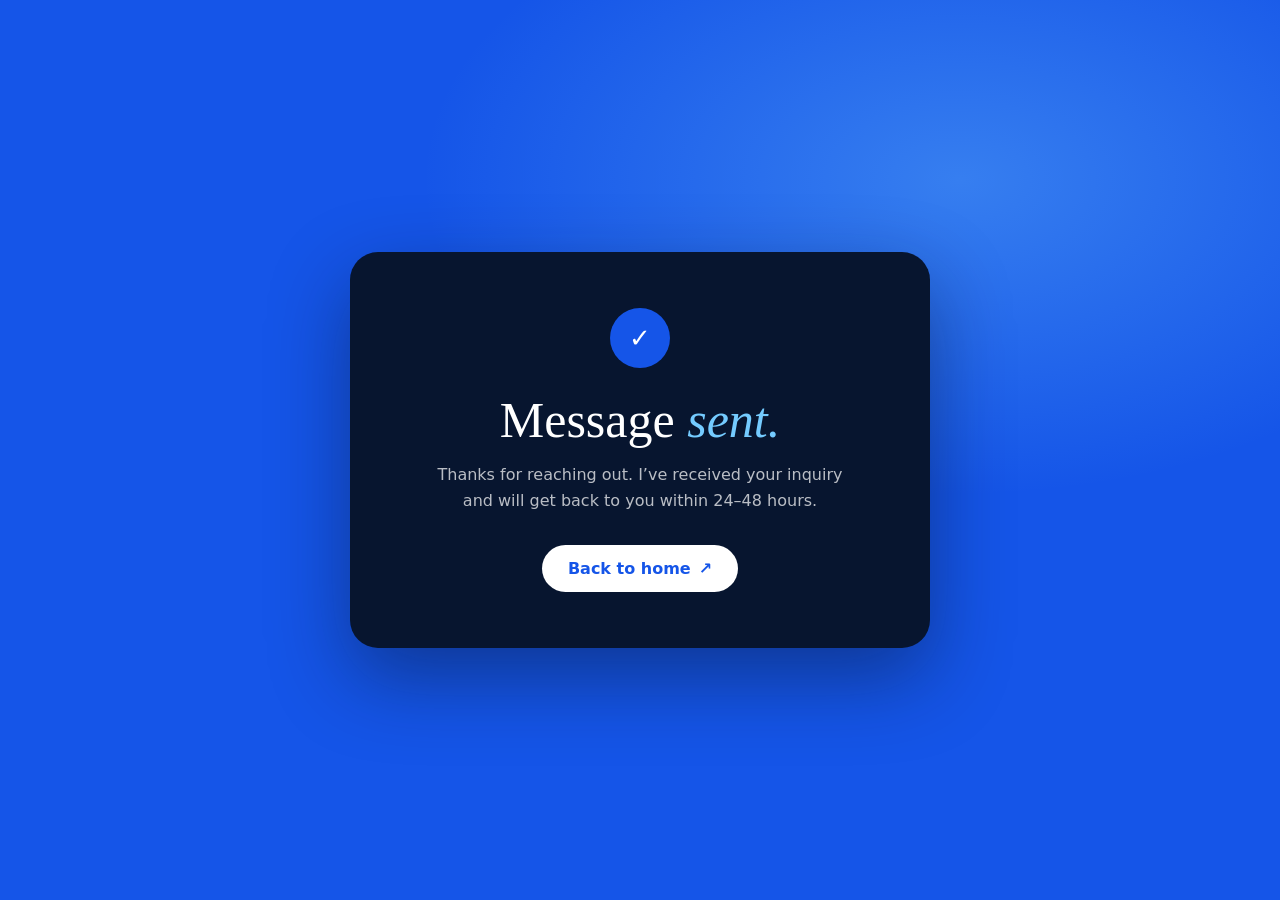
==== commit 7832e5db: "Redesign 2026" ====
--- a/success.html
+++ b/success.html
@@ -1,61 +1,50 @@
-<!doctype html>
+<!DOCTYPE html>
 <html lang="en">
-  <head>
-    <meta charset="utf-8" />
-    <meta name="viewport" content="width=device-width, initial-scale=1" />
-    <title>Message Sent | Drakes Code &amp; Design</title>
-    <link rel="preconnect" href="https://fonts.googleapis.com" />
-    <link rel="preconnect" href="https://fonts.gstatic.com" crossorigin />
-    <link
-      href="https://fonts.googleapis.com/css2?family=Inter:wght@400;600&family=Space+Grotesk:wght@600;700&display=swap"
-      rel="stylesheet"
-    />
-    <link rel="stylesheet" href="styles.css" />
-    <style>
-      .success-page {
-        min-height: 100vh;
-        display: grid;
-        place-items: center;
-        padding: 24px;
-        background: #f4f7fb;
-      }
-      .success-card {
-        width: min(100%, 620px);
-        border: 1px solid #dce2eb;
-        padding: 64px 48px;
-        text-align: center;
-        background: white;
-        box-shadow: 0 24px 70px rgba(7, 21, 47, 0.12);
-      }
-      .success-card span {
-        display: grid;
-        width: 56px;
-        height: 56px;
-        place-items: center;
-        margin: 0 auto 25px;
-        border-radius: 50%;
-        color: white;
-        background: #1555e8;
-        font-size: 24px;
-      }
-      .success-card h1 {
-        font-size: 46px;
-      }
-      .success-card p {
-        margin: 0 auto 30px;
-        color: #657084;
-      }
-    </style>
-  </head>
-  <body class="success-page">
-    <main class="success-card">
-      <span aria-hidden="true">✓</span>
-      <h1>Message sent.</h1>
-      <p>
-        Thanks for reaching out. I’ve received your inquiry and will get back to
-        you within 24–48 hours.
-      </p>
-      <a class="btn btn-primary" href="index.html">Back to home</a>
-    </main>
-  </body>
+<head>
+<meta charset="utf-8">
+<meta name="viewport" content="width=device-width, initial-scale=1">
+<title>Message Sent | Drakes Code &amp; Design</title>
+<meta name="robots" content="noindex">
+<link rel="icon" href="assets/favicon.png" type="image/png">
+<link rel="preconnect" href="https://api.fontshare.com" crossorigin>
+<link href="https://api.fontshare.com/v2/css?f[]=erode@500,501&f[]=satoshi@400,500,700&display=swap" rel="stylesheet">
+<style>
+  :root{
+    --primary:#1555e8; --primary-dark:#0c3fc1; --navy:#07152f; --navy-2:#0d2145;
+    --paper:#ffffff; --sky:#74cbff;
+  }
+  *{box-sizing:border-box;margin:0}
+  body{
+    min-height:100vh; min-height:100dvh; display:grid; place-items:center; padding:24px;
+    font-family:"Satoshi",system-ui,sans-serif; color:var(--paper);
+    background:radial-gradient(60% 50% at 75% 20%, color-mix(in srgb, var(--sky) 35%, transparent), transparent 70%), var(--primary);
+  }
+  main{
+    width:min(100%,580px); padding:56px 44px; text-align:center; border-radius:28px;
+    background:var(--navy); box-shadow:0 30px 80px color-mix(in srgb, var(--navy) 45%, transparent);
+  }
+  .check{
+    display:grid; place-items:center; width:60px; height:60px; margin:0 auto 26px; border-radius:50%;
+    background:var(--primary); font-size:26px;
+  }
+  h1{font-family:"Erode",Georgia,serif; font-weight:500; font-size:clamp(36px,6vw,50px); line-height:1.05; margin-bottom:16px}
+  h1 em{color:var(--sky)}
+  p{color:color-mix(in srgb, var(--paper) 72%, transparent); line-height:1.6; margin:0 auto 32px; max-width:42ch}
+  a{
+    display:inline-flex; align-items:center; gap:8px; padding:14px 26px; border-radius:999px;
+    background:var(--paper); color:var(--primary); font-weight:700; text-decoration:none;
+    transition:background .2s, color .2s;
+  }
+  a:hover{background:var(--sky); color:var(--navy)}
+  a:focus-visible{outline:3px solid var(--sky); outline-offset:3px}
+</style>
+</head>
+<body>
+<main>
+  <span class="check" aria-hidden="true">✓</span>
+  <h1>Message <em>sent.</em></h1>
+  <p>Thanks for reaching out. I’ve received your inquiry and will get back to you within 24–48 hours.</p>
+  <a href="index.html">Back to home <span aria-hidden="true">↗</span></a>
+</main>
+</body>
 </html>
